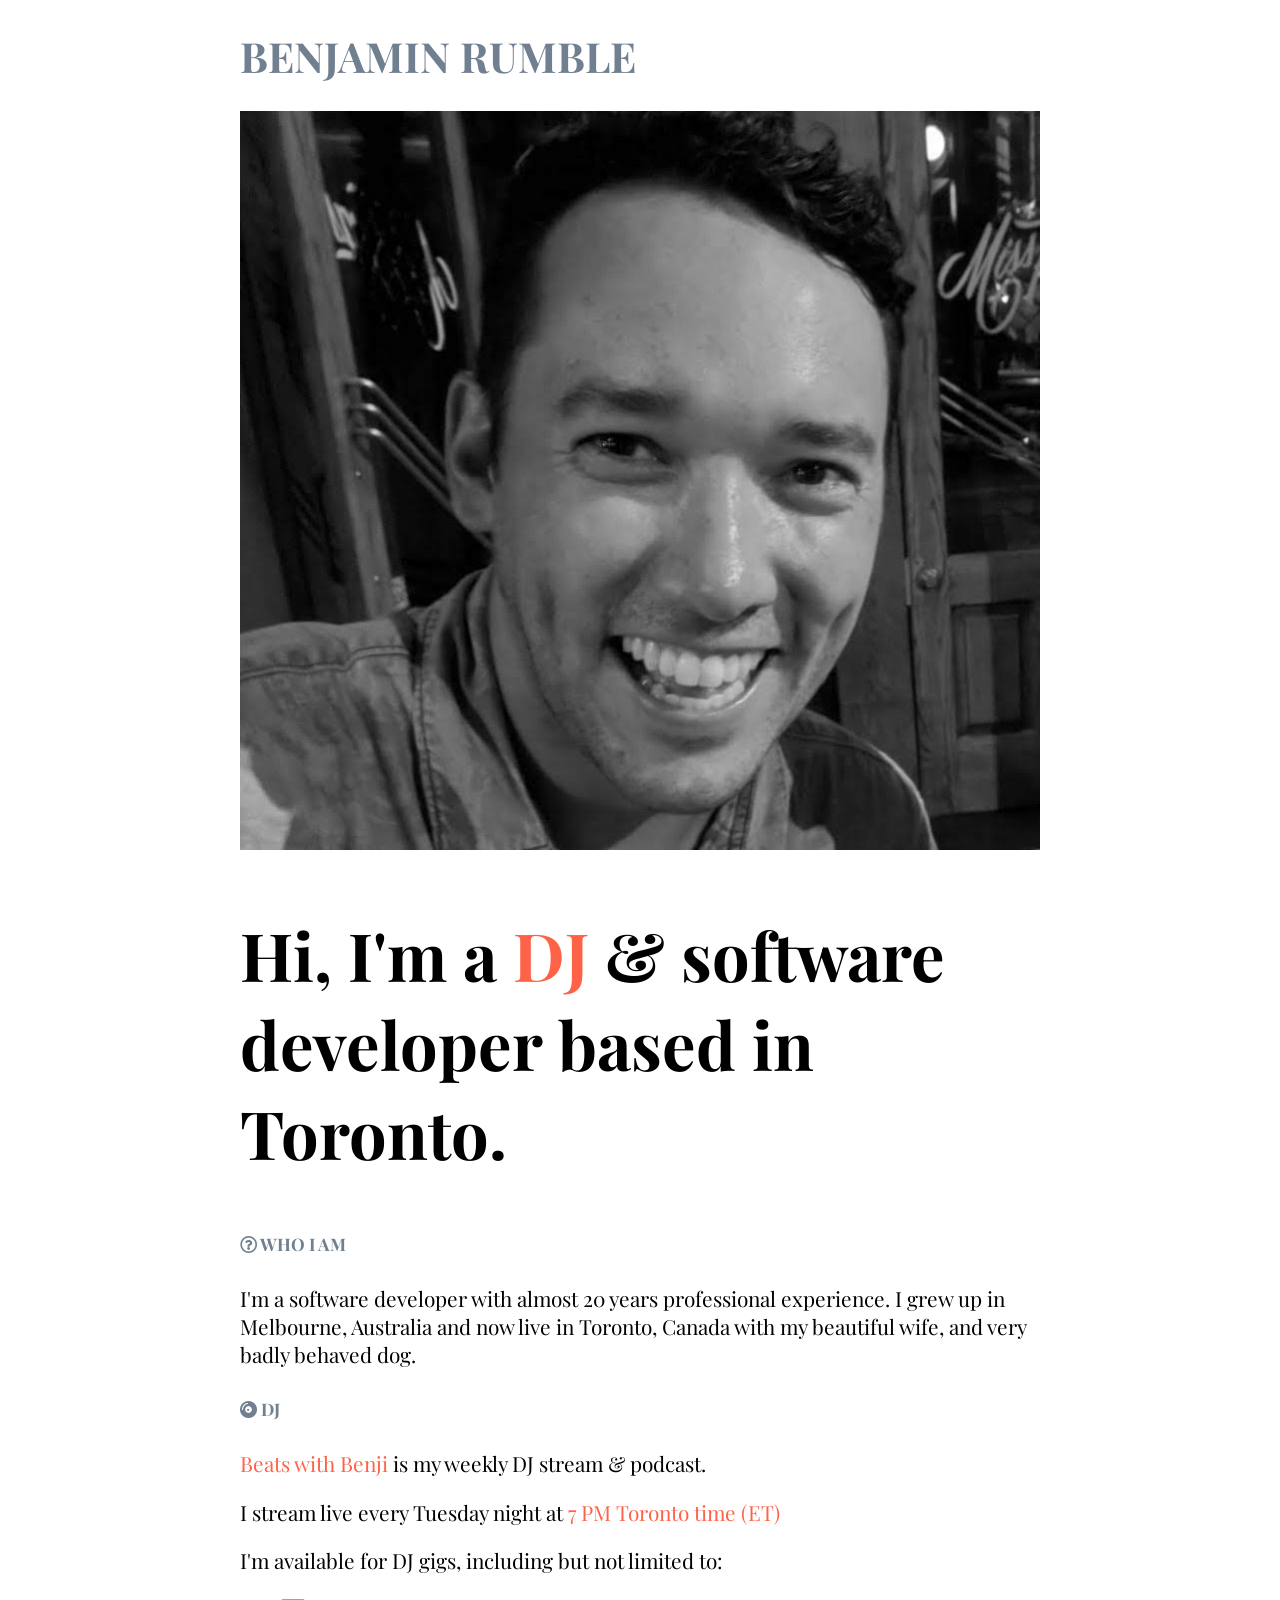
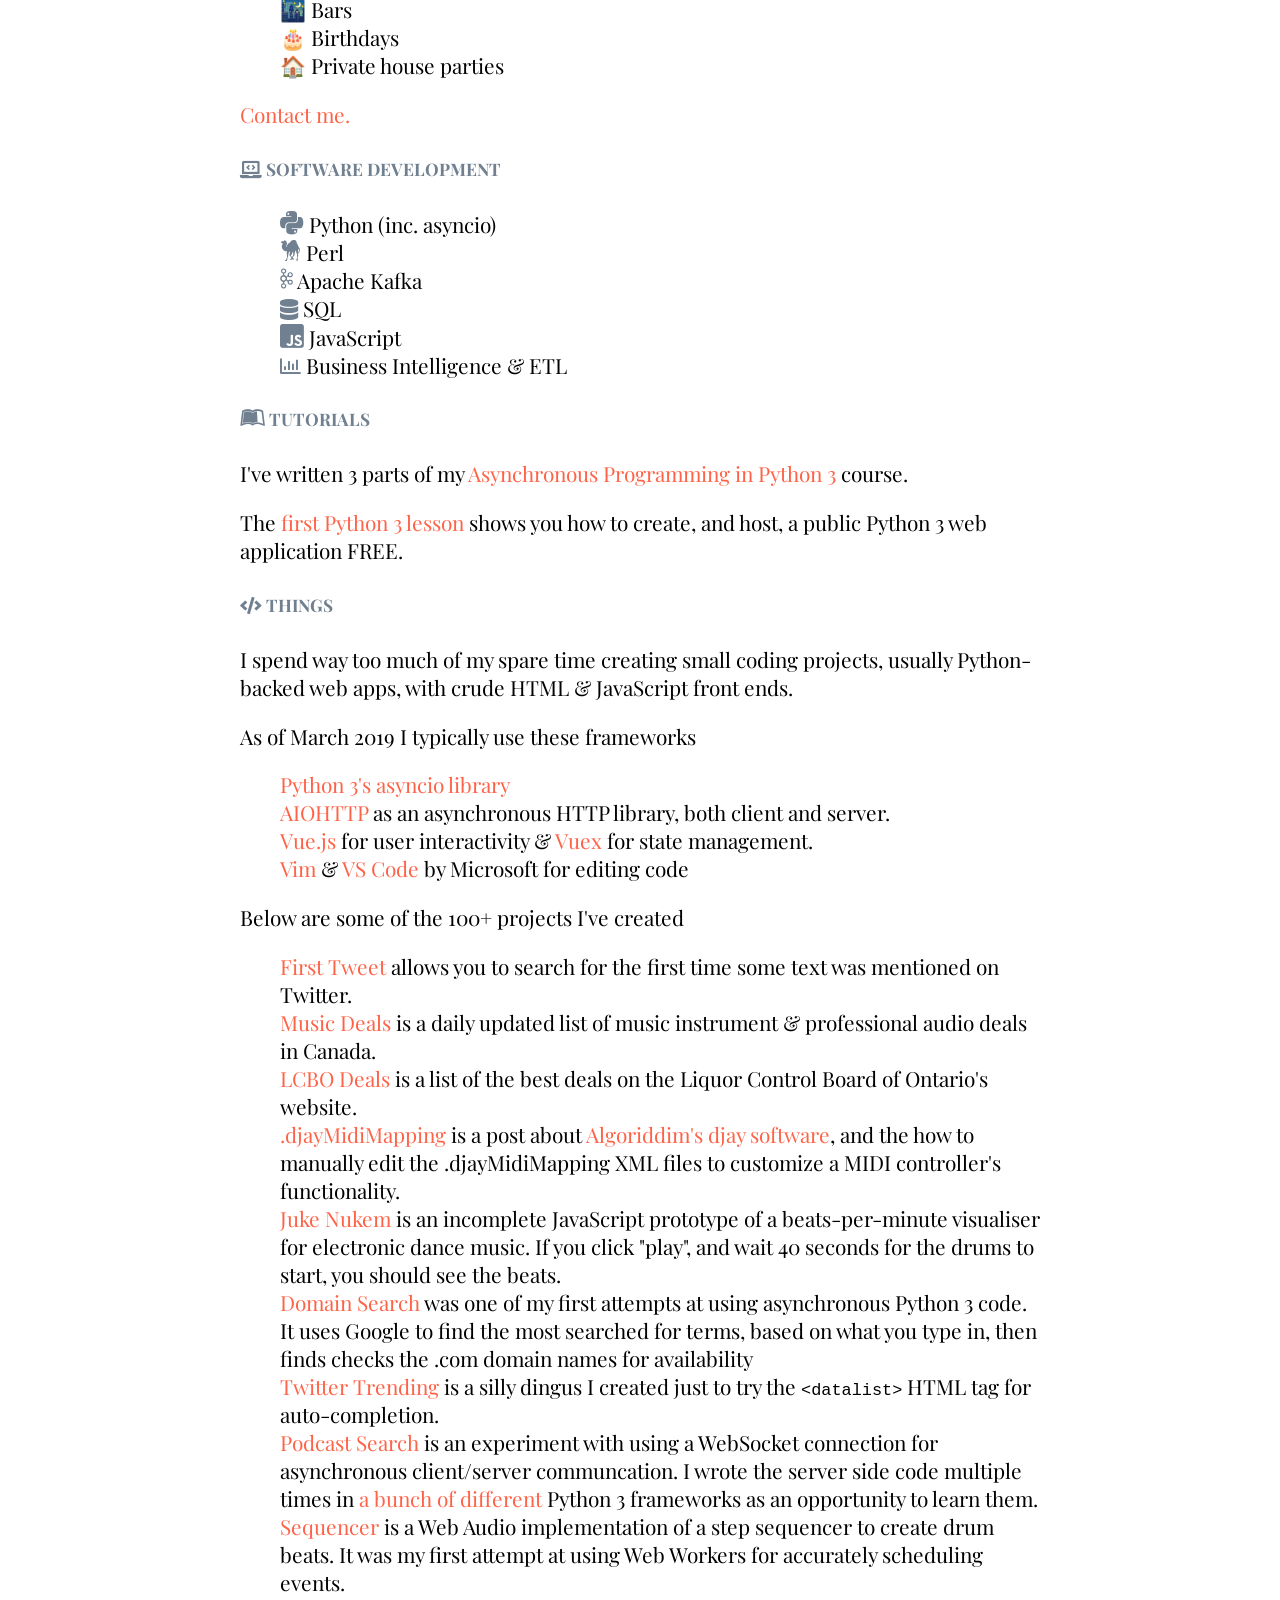
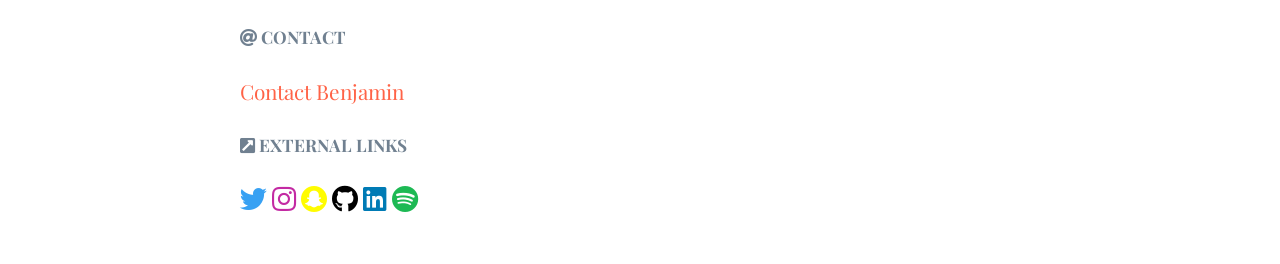
==== index.html @ 6966714c "removing v2 from title" ====
<!DOCTYPE html>
<html>
    <head>
        <title>Benjamin Rumble</title>
        <meta name="viewport" content="width=device-width, initial-scale=1">
        <meta property="og:title" content="Benjamin Rumble" />
        <meta property="og:url" content="https://irumble.com" />
        <meta property="og:type" content="website" />
        <meta property="og:image" content="https://irumble.com/images/benjamin_rumble_bw_01.jpg" />
        <meta charset="utf-8" />
        <link rel="stylesheet" href="https://use.fontawesome.com/releases/v5.7.1/css/all.css" integrity="sha384-fnmOCqbTlWIlj8LyTjo7mOUStjsKC4pOpQbqyi7RrhN7udi9RwhKkMHpvLbHG9Sr" crossorigin="anonymous">
        <link href="https://fonts.googleapis.com/css?family=Playfair+Display" rel="stylesheet">
        <style>
            body {
                font-size: 1.3em;
                font-family: 'Playfair Display', serif;
                margin-bottom: 50px;
            }
            
            #container {
                max-width: 800px;
                margin-left: auto;
                margin-right: auto;
            }

            i {
                color:slategray;
            }

            h1 {
                color:slategray;
            }

            h2 {
                font-size: 3.2em;
            }

            h5 {
                /*font-size: 0.2em;*/
                color:slategray;
            }

            ul {
                list-style-type: none;
            }

            a {
                text-decoration: none;
                color:tomato;
            }

            .fab {
                font-size:1.3em;
            }

            img {
                width:100%;
                height:auto;
            }

            .fa-twitter {
                color: #38A1F3;
            }

            .fa-instagram {
                color: #c32aa3;
            }

            .fa-snapchat {
                color: #fffc00;
            }

            .fa-github {
                color: black;
            }

            .fa-linkedin {
                color: #007bb5;
            }
            .fa-spotify {
                color:#1db954;
            }

            .perl::before {
                content: "\0000a0";
                background: url("images/perl-icon.svg") 148px;
            }

            .icon {
                max-height: 21px;
                color: slategray;
                fill: slategray;
                border-color: slategray;
            }
        </style>
    </head>
    <body>
        <div id="container">
            <h1>BENJAMIN RUMBLE</h1>
            <img src="/images/benjamin_rumble_bw_01.jpg" />
            <h2>Hi, I&apos;m a <a href="https://irumble.com/beatswithbenji/" title="Beats with Benji">DJ</a> &amp; software developer based in Toronto.</h2>
            <h5 id="whoiam"><i class="far fa-question-circle"></i> WHO I AM</h5>
            <p>
                I'm a software developer with almost 20 years professional experience. 
                I grew up in Melbourne, Australia and now live in Toronto, Canada with my beautiful wife, and very badly behaved dog.
            </p>
            <h5 id="dj"><i class="fas fa-compact-disc"></i> DJ</h5>
            <p>
                <a href="https://irumble.com/beatswithbenji/">Beats with Benji</a> is my weekly DJ stream &amp; podcast.
            </p>
            <p> 
                I stream live every Tuesday night at <a href="https://everytimezone.com/#2019-2-11,720,b8jj">7 PM Toronto time (ET)</a>
            </p>
            <p>I'm available for DJ gigs, including but not limited to:</p>
            <ul>
                <li>🌃 Bars</li>
                <li>🎂 Birthdays</li>
                <li>🏠 Private house parties</li>
            </ul>
            <p>
                <a href="/contact">Contact me.</a>
            </p>
            <h5 id="softwaredevelopment"><i class="fas fa-laptop-code"></i> SOFTWARE DEVELOPMENT</h5>
                <ul>
                    <li><i class="fab fa-python"></i> Python (inc. asyncio)</li>
                    <li><object data="images/perl-icon.svg" class="icon"></object> Perl</li>
                    <li><object data="images/Apache_Kafka.svg" class="icon"></object> Apache Kafka</li>
                    <li><i class="fas fa-database"></i> SQL</li>
                    <li><i class="fab fa-js-square"></i> JavaScript</li>
                    <li><i class="far fa-chart-bar"></i> Business Intelligence &amp; ETL</li>
                </ul>
            <h5 id="tutorials"><i class="fab fa-leanpub"></i> TUTORIALS</h5>
                <p>
                    I've written 3 parts of my <a href="/tutorials/python3">Asynchronous Programming in Python 3</a> course.
                </p>
                <p>
                    The <a href="/tutorials/python3">first Python 3 lesson</a> shows you how to create, and host, a public Python 3 web application FREE. 
                </p>

                <h5 id="things"><i class="fas fa-code"></i> THINGS</h5>
                <p>I spend way too much of my spare time creating small coding projects, usually Python-backed web apps, with crude HTML &amp; JavaScript front ends.</p>
                <p>As of March 2019 I typically use these frameworks</p>
                <ul>
                    <li>
                        <a href="https://asyncio.readthedocs.io">Python 3's  asyncio library</a>
                    </li>
                    <li>
                        <a href="https://aiohttp.readthedocs.io/">AIOHTTP</a> as an asynchronous HTTP library, both client and server.
                    </li>
                    <li>
                        <a href="https://vuejs.org/">Vue.js</a> for user interactivity &amp; <a href="https://vuex.vuejs.org/">Vuex</a> for state management.  
                    </li>
                    <li>
                        <a href="https://www.vim.org/">Vim</a> &amp; <a href="https://code.visualstudio.com/">VS Code</a> by Microsoft for editing code
                    </li>
                </ul>

                <p>Below are some of the 100+ projects I've created</p>
                <ul>
                    <li>
                        <a href="/firsttweet/">First Tweet</a> allows you to search for the first time some text was mentioned on Twitter.
                    </li>
                    <li>
                        <a href="/deals/music">Music Deals</a> is a daily updated list of music instrument &amp; professional audio deals in Canada.
                    </li>
                    
                    <li>
                        <a href="https://www.lcbodeals.com">LCBO Deals</a> is a list of the best deals on the Liquor Control Board of Ontario&apos;s website.
                    </li>
                    <li>
                        <a href="/djaymidimapping/">.djayMidiMapping</a> is a post about <a href="https://www.algoriddim.com/">Algoriddim's djay software</a>, and the how to manually edit the .djayMidiMapping XML files to customize a MIDI controller&apos;s functionality.
                    </li>
                    <li>
                        <a href="/jukenukem/v2/">Juke Nukem</a> is an incomplete JavaScript prototype of a beats-per-minute visualiser for electronic dance music. 
                        If you click "play", and wait 40 seconds for the drums to start, you should see the beats.
                    </li>
                    <li>
                        <a href="/domains">Domain Search</a> was one of my first attempts at using asynchronous Python 3 code. It uses Google to find the most searched 
                        for terms, based on what you type in, then finds checks the .com domain names for availability
                    </li>
                    <li>
                        <a href="/adhoc/autocomplete.html">Twitter Trending</a> is a silly dingus I created just to try the <code>&lt;datalist&gt;</code> 
                        HTML tag for auto-completion.
                    </li>
                    <li>
                        <a href="/podcasts">Podcast Search</a> is an experiment with using a WebSocket connection for asynchronous client/server communcation. 
                        I wrote the server side code multiple times in 
                        <a target="_blank" href="https://www.tornadoweb.org">a</a>
                        <a target="_blank" href="https://sanicframework.org/">bunch</a>
                        <a target="_blank" href="https://gitlab.com/pgjones/quart">of</a> 
                        <a target="_blank" href="https://docs.aiohttp.org">different</a>
                        Python 3 frameworks as an opportunity to learn them.
                    </li>
                    <li>
                        <a href="/sequencer">Sequencer</a> is a Web Audio implementation of a step sequencer to create drum beats. It was my first attempt at 
                        using Web Workers for accurately scheduling events.
                    </li>
                </ul>
            <h5 id="contact">
                <i class="fas fa-at"></i> CONTACT
            </h5>
            <p>
                <a href="/contact">Contact Benjamin</a>
            </p>
            <h5><i class="fas fa-external-link-square-alt"></i> EXTERNAL LINKS</h5>
            <p>
                <a target="_blank" href="https://twitter.com/therumbler"><i class="fab fa-twitter"></i></a>
                <a target="_blank" href="https://instagram.com/therumbler"><i class="fab fa-instagram"></i></a>
                <a target="_blank" href="https://www.snapchat.com/add/benjaminrumble"><i class="fab fa-snapchat"></i></a>
                <a target="_blank" href="https://github.com/therumbler"><i class="fab fa-github"></i></a>
                <a target="_blank" href="https://linkedin.com/in/benjaminrumble"><i class="fab fa-linkedin"></i></a>
                <a target="_blank" href="https://open.spotify.com/user/therumbler"><i class="fab fa-spotify"></i></a>
            </p>
        </div>
        <script>
            (function(i,s,o,g,r,a,m){i['GoogleAnalyticsObject']=r;i[r]=i[r]||function(){
            (i[r].q=i[r].q||[]).push(arguments)},i[r].l=1*new Date();a=s.createElement(o),
            m=s.getElementsByTagName(o)[0];a.async=1;a.src=g;m.parentNode.insertBefore(a,m)
            })(window,document,'script','https://www.google-analytics.com/analytics.js','ga');
            ga('create', 'UA-30404092-1', 'auto');
            ga('send', 'pageview');    
        </script>
    </body>
</html>
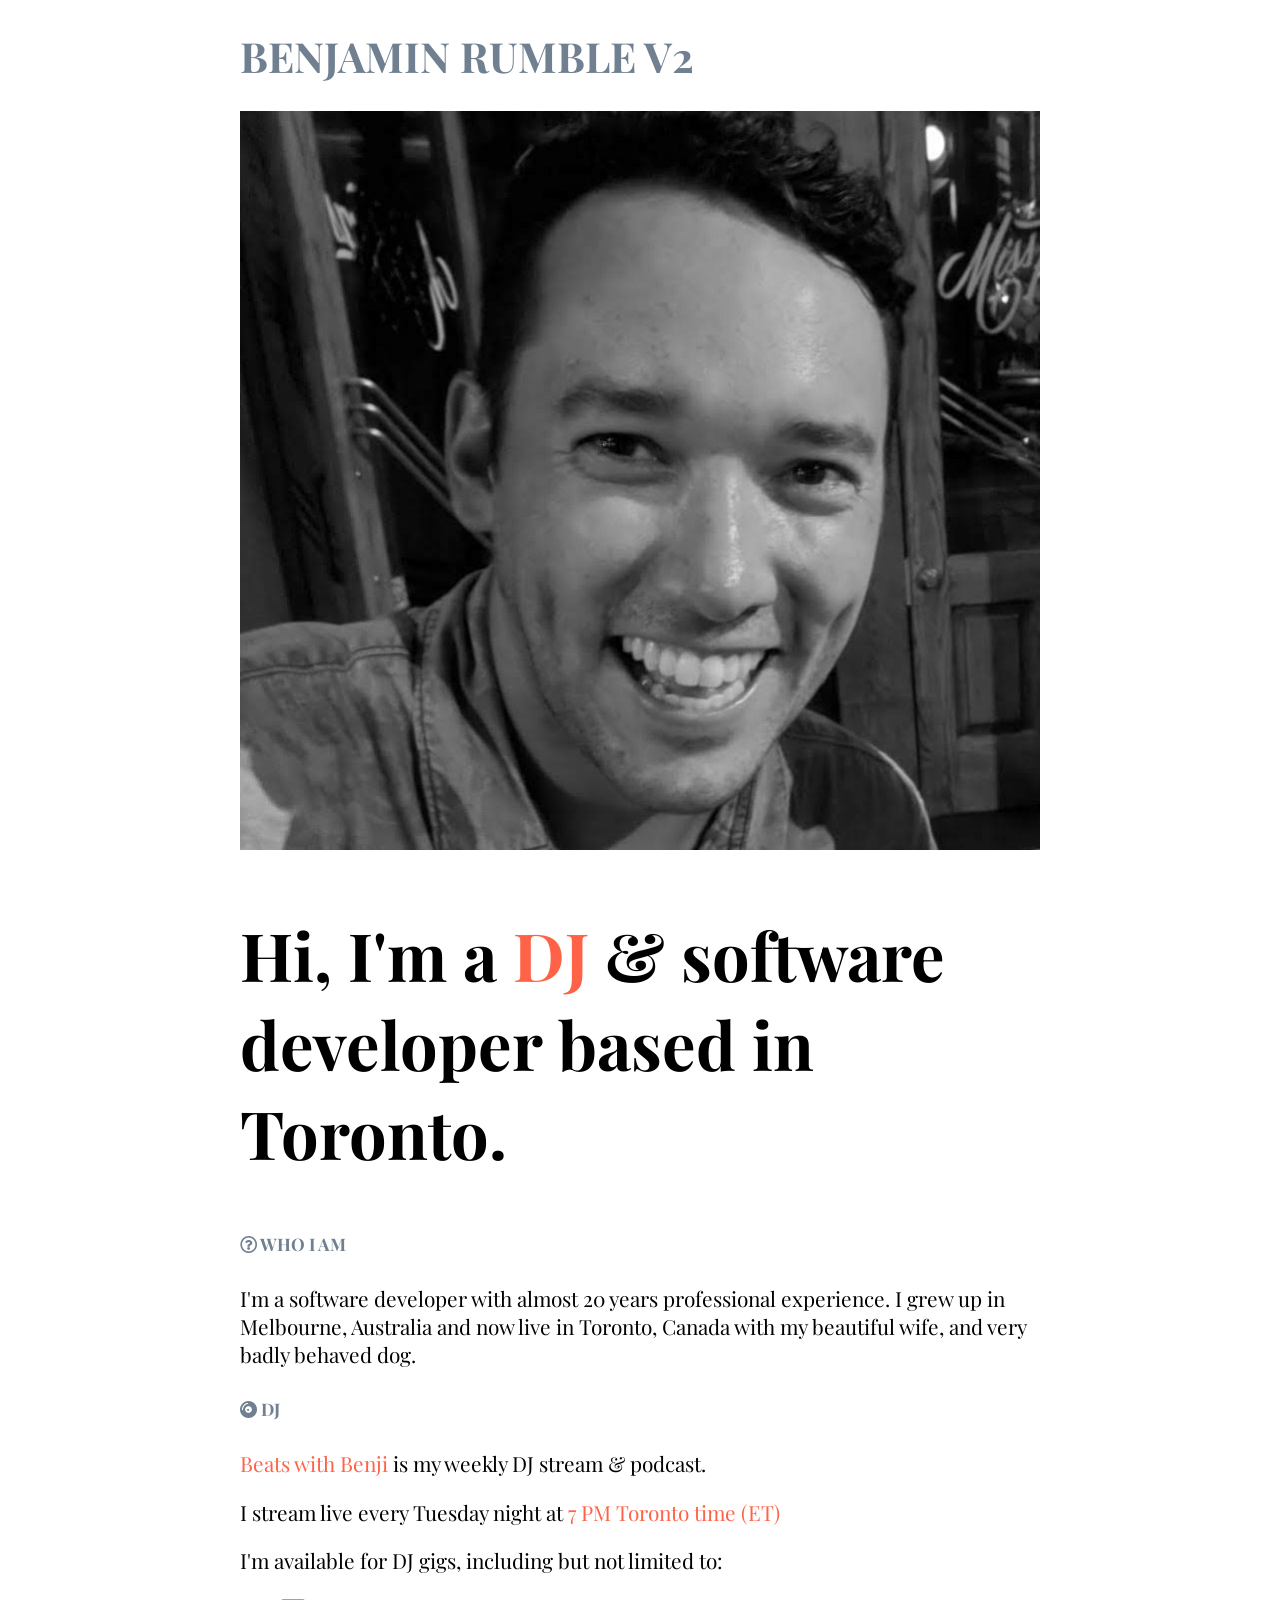
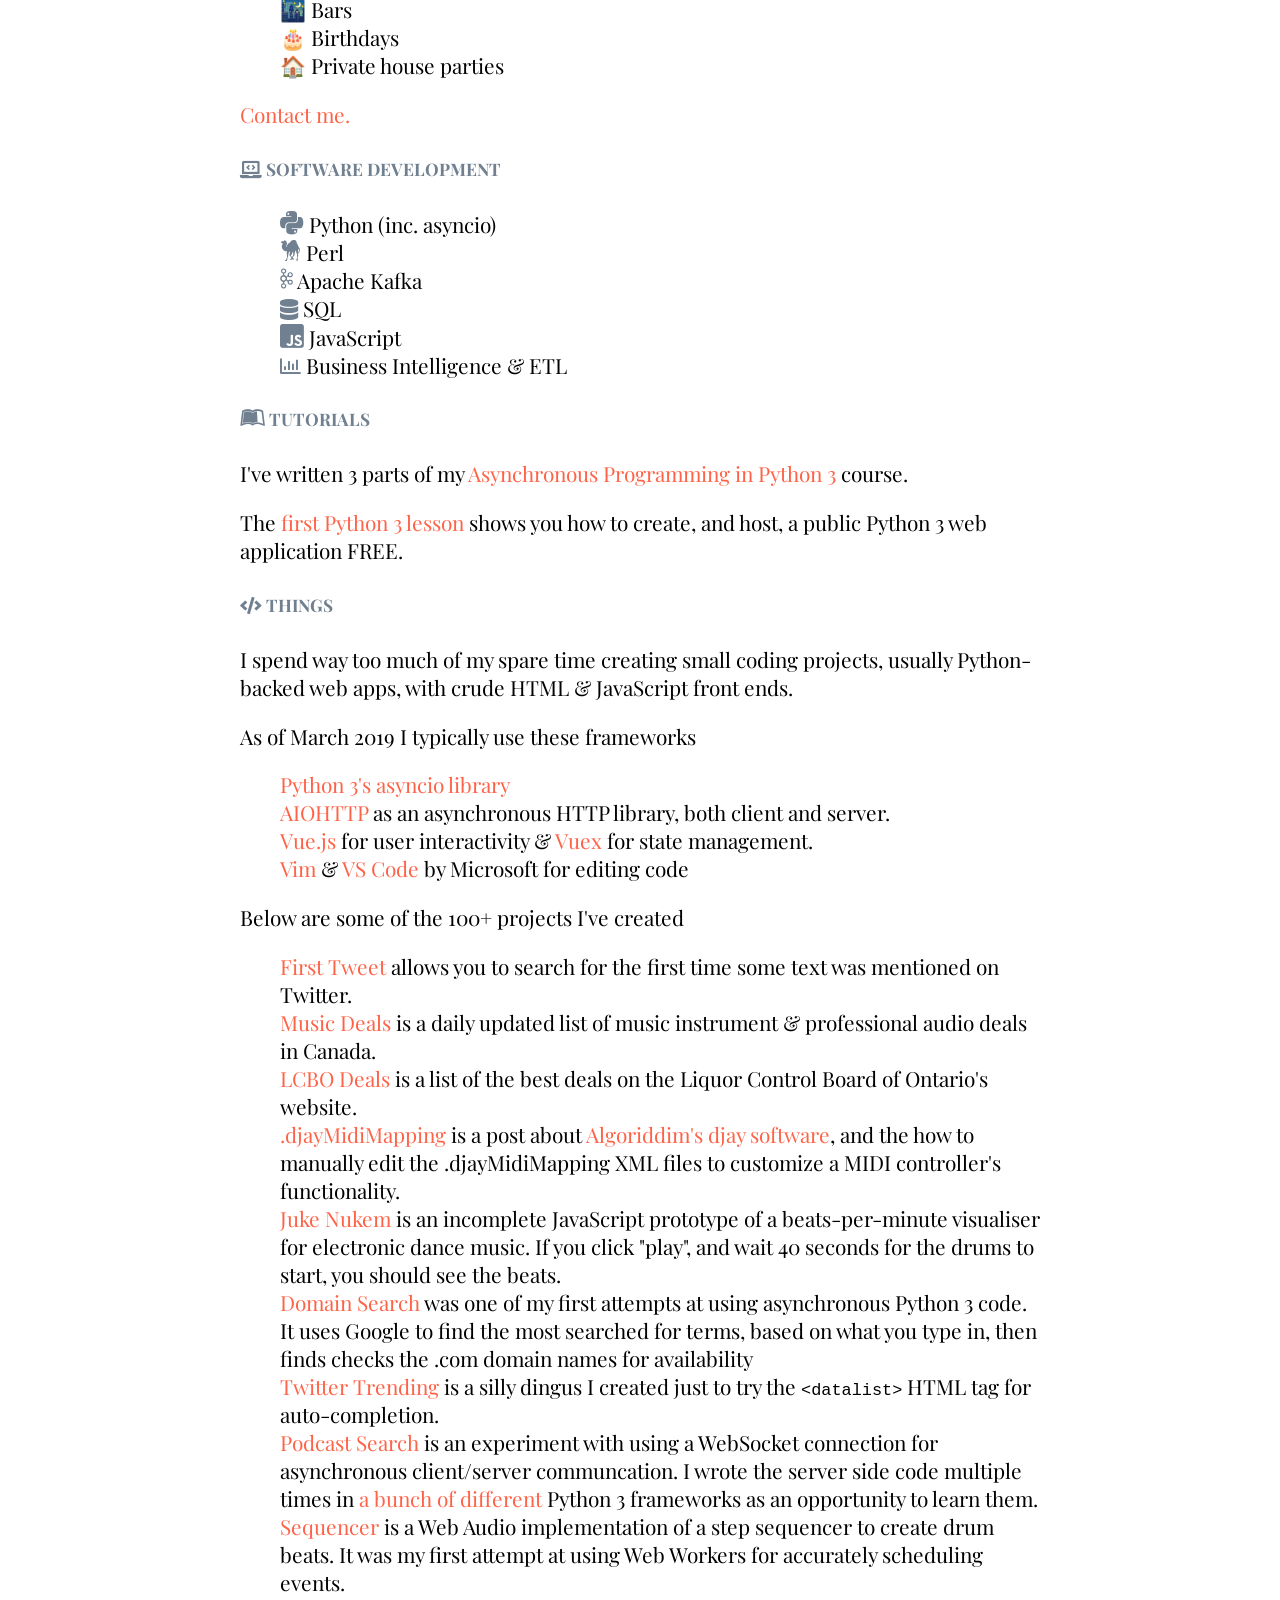
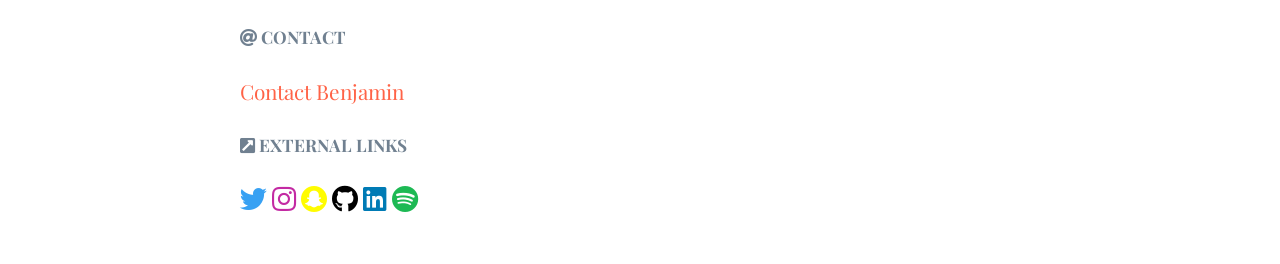
==== commit 65f12072: "V2" ====
--- a/index.html
+++ b/index.html
@@ -96,7 +96,7 @@
     </head>
     <body>
         <div id="container">
-            <h1>BENJAMIN RUMBLE</h1>
+            <h1>BENJAMIN RUMBLE V2</h1>
             <img src="/images/benjamin_rumble_bw_01.jpg" />
             <h2>Hi, I&apos;m a <a href="https://irumble.com/beatswithbenji/" title="Beats with Benji">DJ</a> &amp; software developer based in Toronto.</h2>
             <h5 id="whoiam"><i class="far fa-question-circle"></i> WHO I AM</h5>
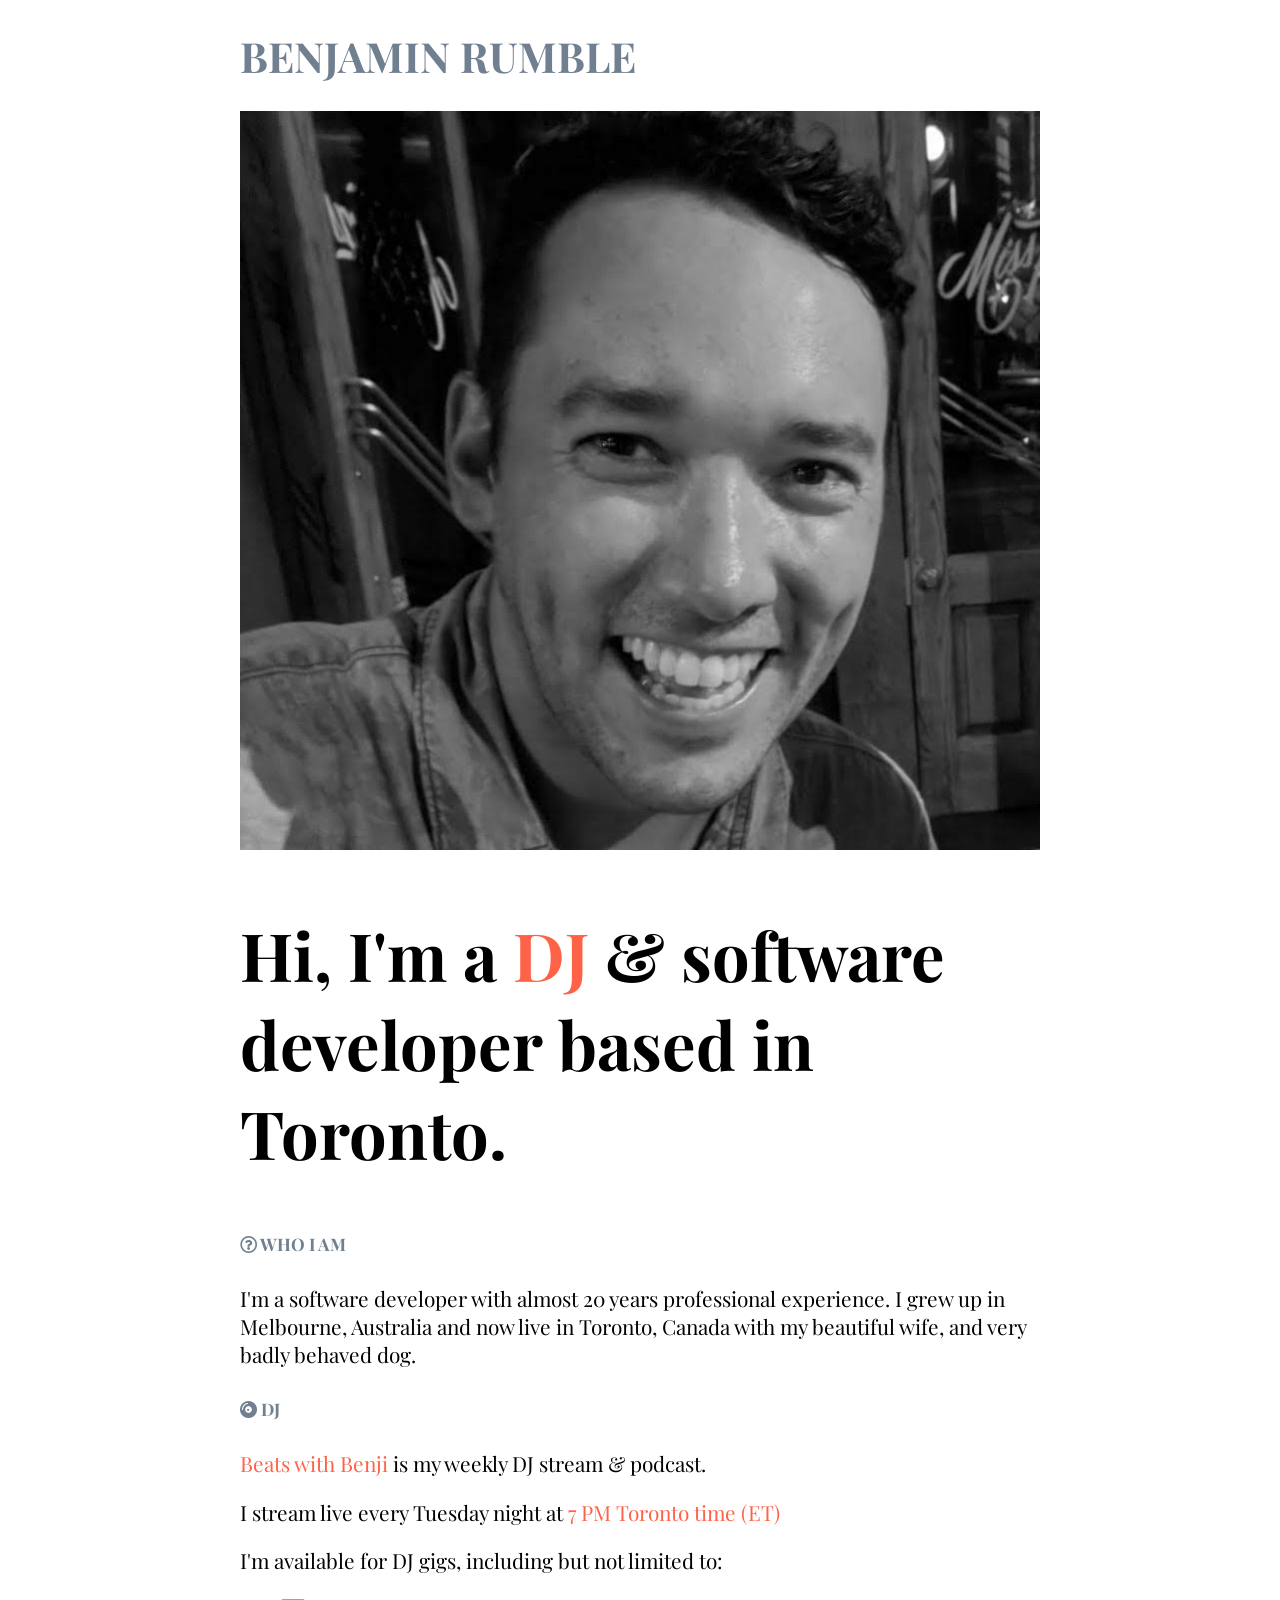
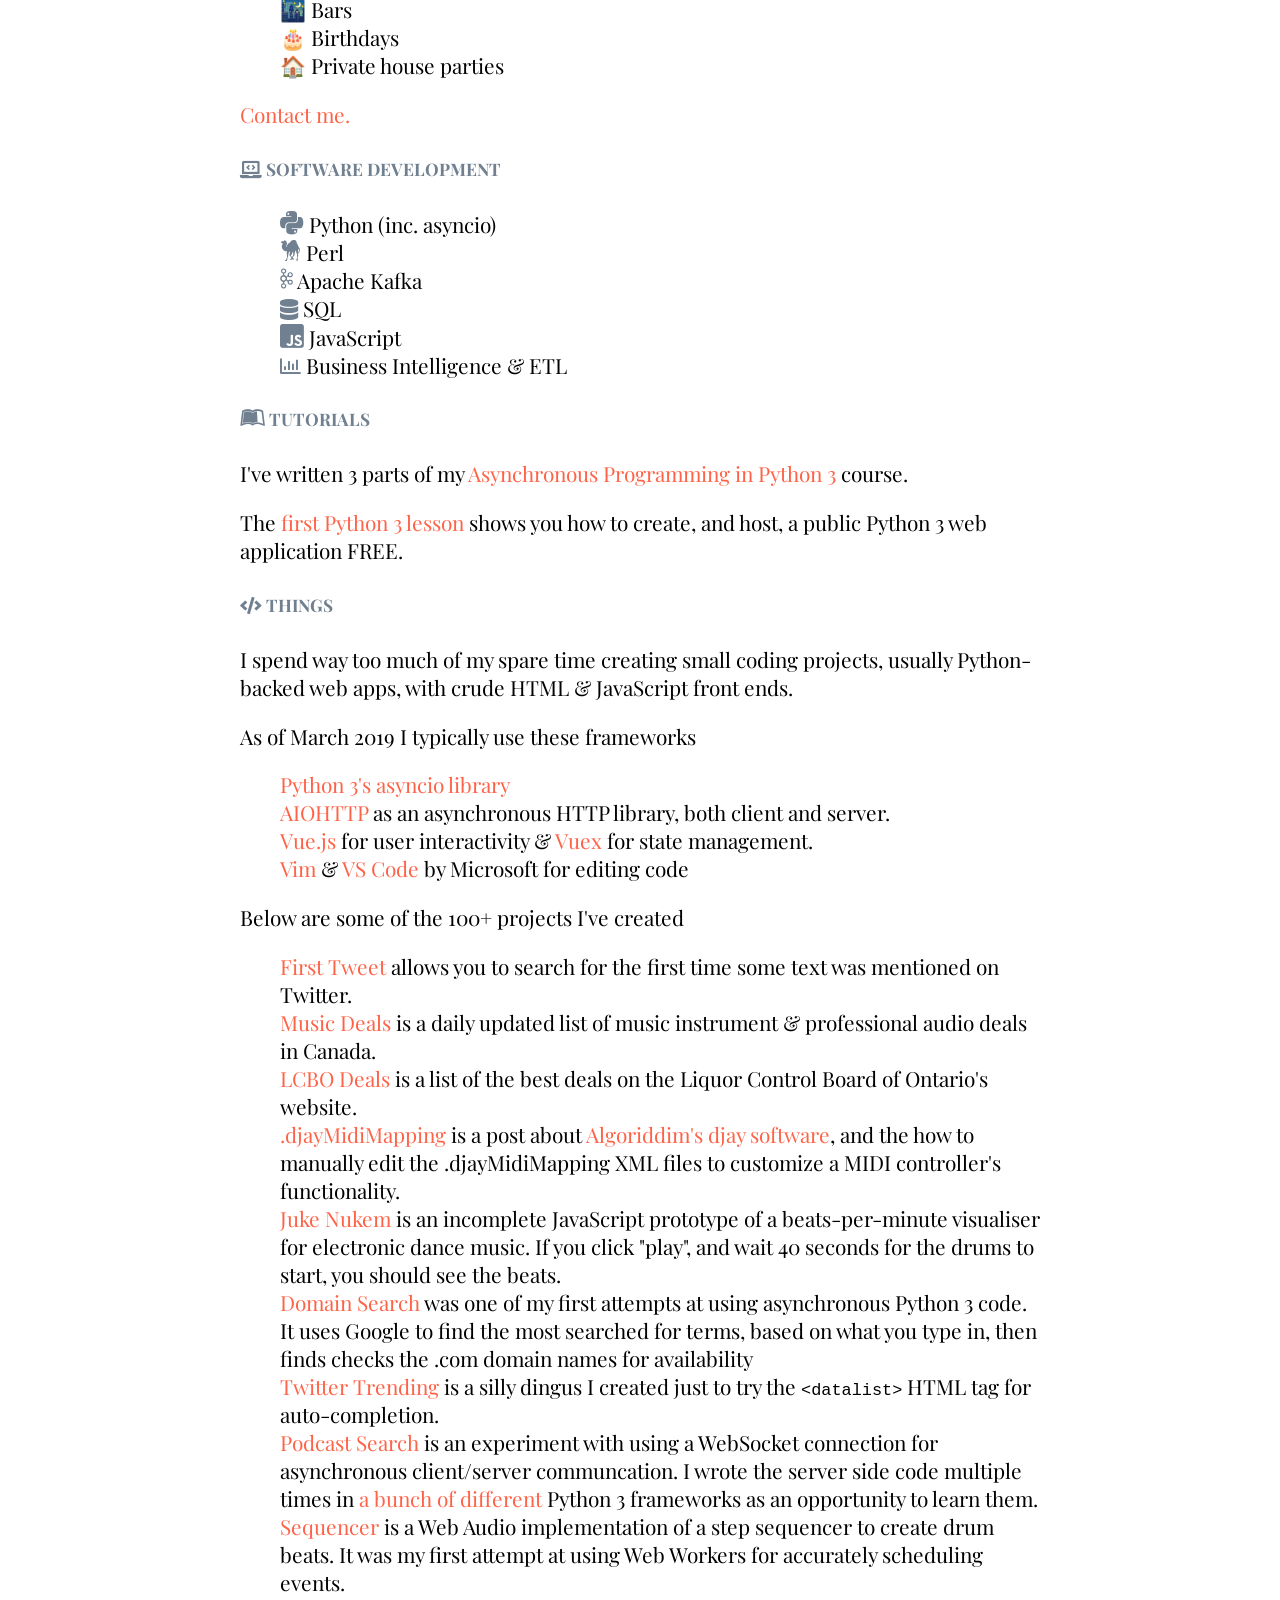
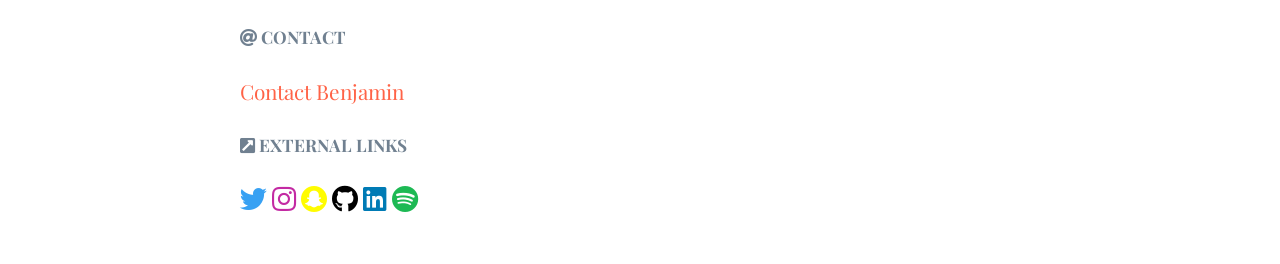
==== commit 09503fdf: "no v2" ====
--- a/index.html
+++ b/index.html
@@ -96,7 +96,7 @@
     </head>
     <body>
         <div id="container">
-            <h1>BENJAMIN RUMBLE V2</h1>
+            <h1>BENJAMIN RUMBLE</h1>
             <img src="/images/benjamin_rumble_bw_01.jpg" />
             <h2>Hi, I&apos;m a <a href="https://irumble.com/beatswithbenji/" title="Beats with Benji">DJ</a> &amp; software developer based in Toronto.</h2>
             <h5 id="whoiam"><i class="far fa-question-circle"></i> WHO I AM</h5>
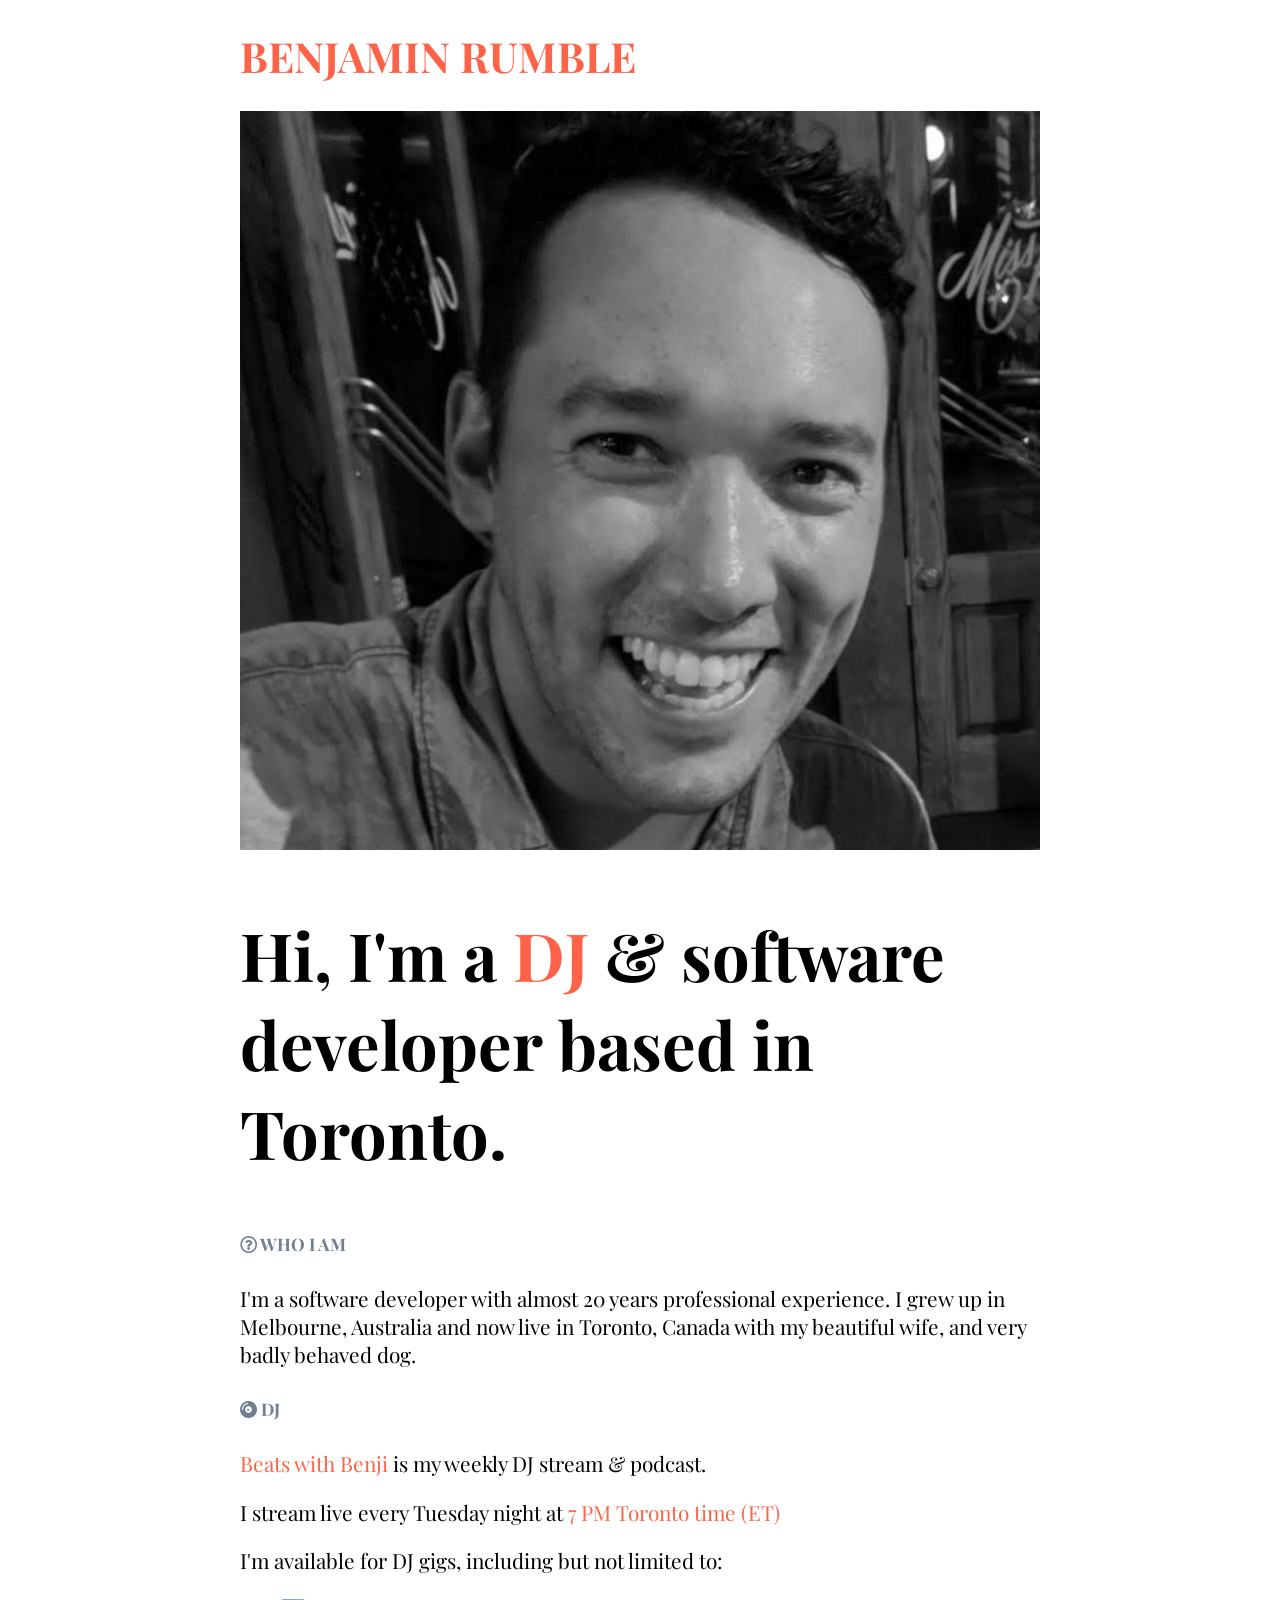
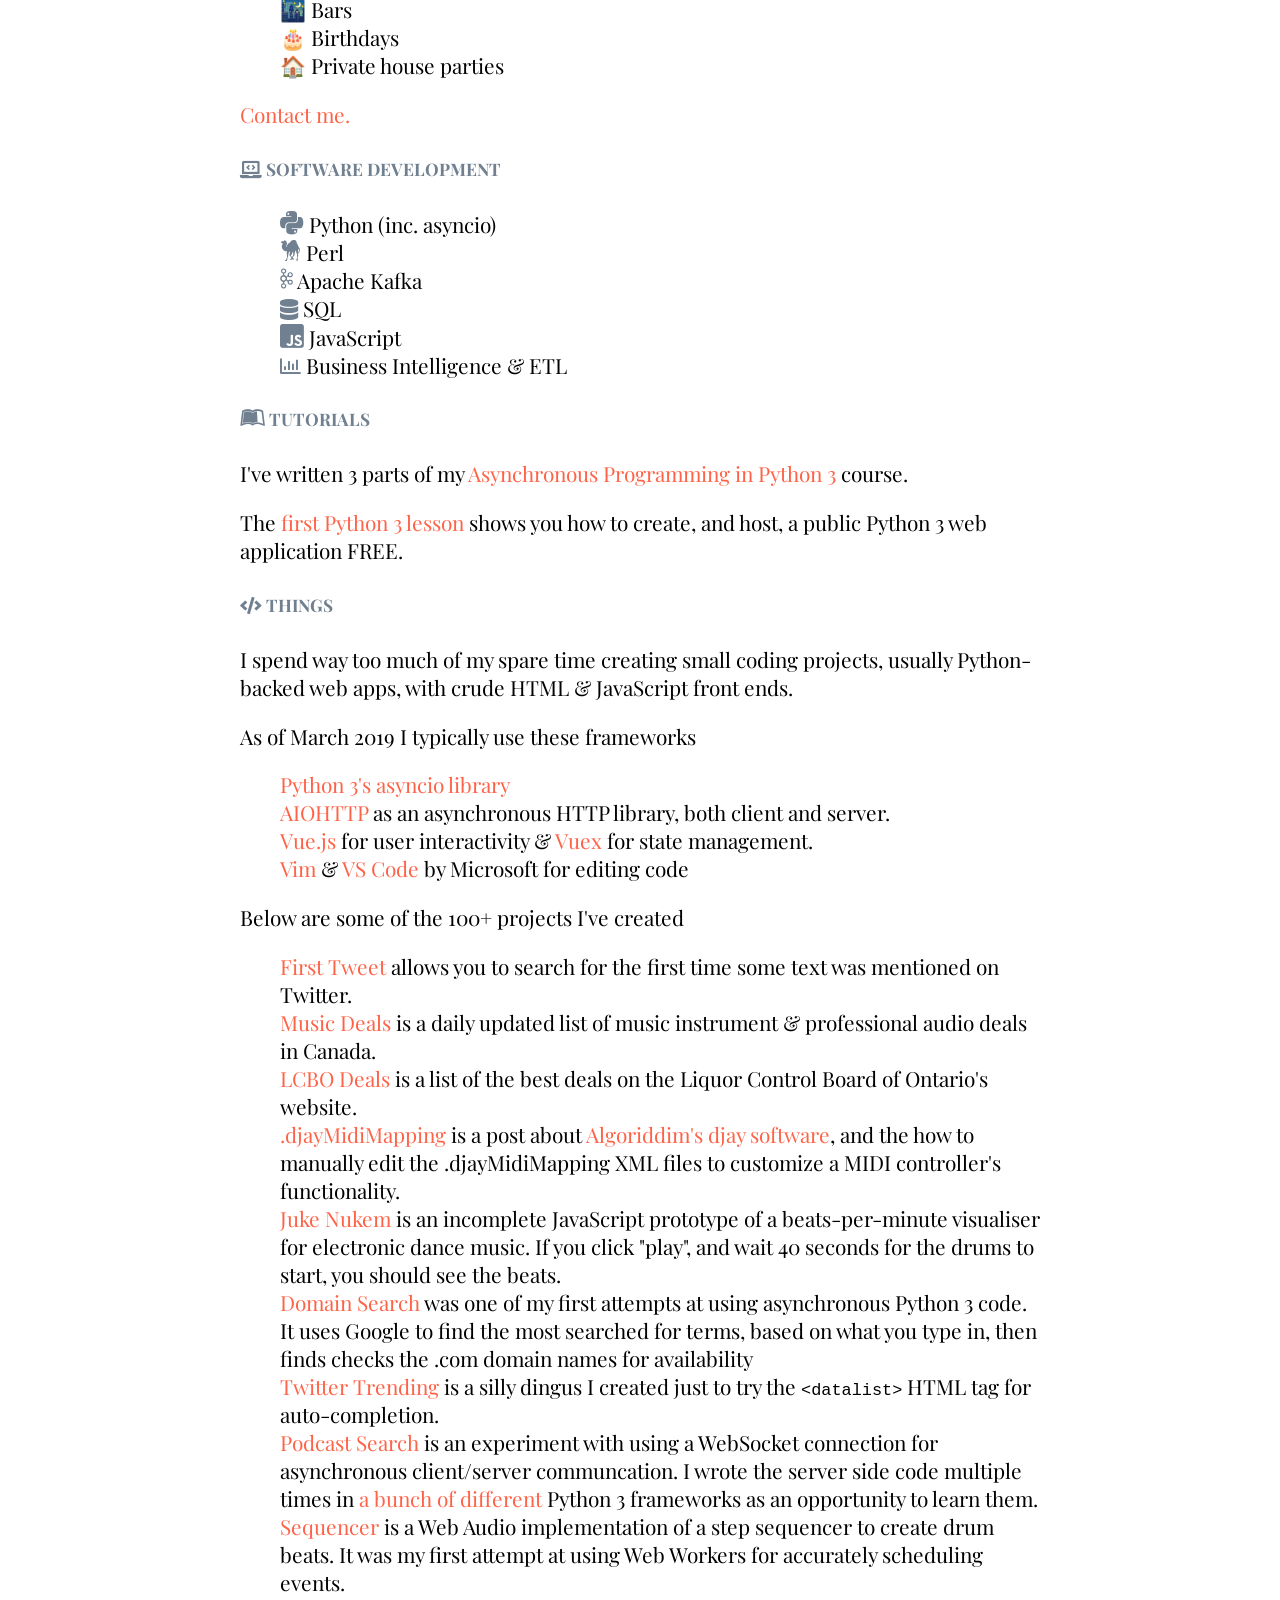
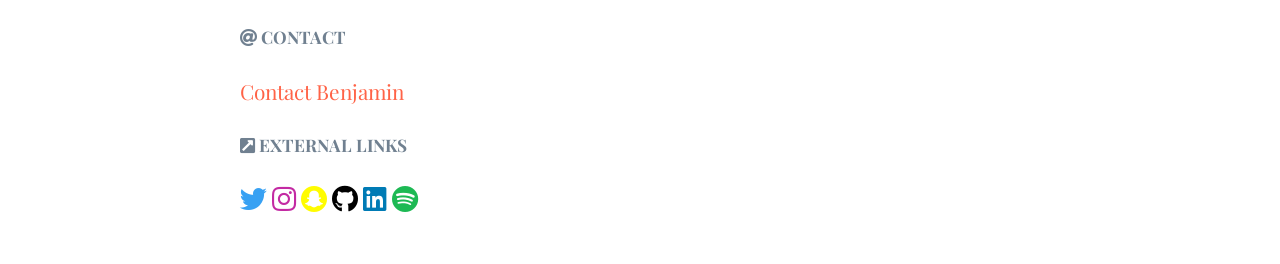
==== commit d2a58252: "adding some microformats data" ====
--- a/index.html
+++ b/index.html
@@ -6,6 +6,7 @@
         <meta property="og:title" content="Benjamin Rumble" />
         <meta property="og:url" content="https://irumble.com" />
         <meta property="og:type" content="website" />
+        <meta property="og:description" content="The web page for Benjamin Rumble, DJ &amp; software developer." />
         <meta property="og:image" content="https://irumble.com/images/benjamin_rumble_bw_01.jpg" />
         <meta charset="utf-8" />
         <link rel="stylesheet" href="https://use.fontawesome.com/releases/v5.7.1/css/all.css" integrity="sha384-fnmOCqbTlWIlj8LyTjo7mOUStjsKC4pOpQbqyi7RrhN7udi9RwhKkMHpvLbHG9Sr" crossorigin="anonymous">
@@ -96,14 +97,16 @@
     </head>
     <body>
         <div id="container">
-            <h1>BENJAMIN RUMBLE</h1>
-            <img src="/images/benjamin_rumble_bw_01.jpg" />
-            <h2>Hi, I&apos;m a <a href="https://irumble.com/beatswithbenji/" title="Beats with Benji">DJ</a> &amp; software developer based in Toronto.</h2>
-            <h5 id="whoiam"><i class="far fa-question-circle"></i> WHO I AM</h5>
-            <p>
-                I'm a software developer with almost 20 years professional experience. 
-                I grew up in Melbourne, Australia and now live in Toronto, Canada with my beautiful wife, and very badly behaved dog.
-            </p>
+            <header class="h-card">
+                <h1><a class="p-name p-url" href="https://irumble.com">BENJAMIN RUMBLE</a></h1>
+                <img class="p-photo" alt="Photo of Benjamin Rumble" src="/images/benjamin_rumble_bw_01.jpg" />
+                <h2>Hi, I&apos;m a <a href="https://irumble.com/beatswithbenji/" title="Beats with Benji">DJ</a> &amp; software developer based in Toronto.</h2>
+                <h5 id="whoiam"><i class="far fa-question-circle"></i> WHO I AM</h5>
+                <p>
+                    I'm a software developer with almost 20 years professional experience. 
+                    I grew up in Melbourne, Australia and now live in <span class="p-locality">Toronto</span>, <span class="p-country-name">Canada</span> with my beautiful wife, and very badly behaved dog.
+                </p>
+            </header>
             <h5 id="dj"><i class="fas fa-compact-disc"></i> DJ</h5>
             <p>
                 <a href="https://irumble.com/beatswithbenji/">Beats with Benji</a> is my weekly DJ stream &amp; podcast.
@@ -204,10 +207,10 @@
             </p>
             <h5><i class="fas fa-external-link-square-alt"></i> EXTERNAL LINKS</h5>
             <p>
-                <a target="_blank" href="https://twitter.com/therumbler"><i class="fab fa-twitter"></i></a>
-                <a target="_blank" href="https://instagram.com/therumbler"><i class="fab fa-instagram"></i></a>
+                <a target="_blank" rel="me" href="https://twitter.com/therumbler"><i class="fab fa-twitter"></i></a>
+                <a target="_blank" rel="me" href="https://instagram.com/therumbler"><i class="fab fa-instagram"></i></a>
                 <a target="_blank" href="https://www.snapchat.com/add/benjaminrumble"><i class="fab fa-snapchat"></i></a>
-                <a target="_blank" href="https://github.com/therumbler"><i class="fab fa-github"></i></a>
+                <a target="_blank" rel="me" rel="me" href="https://github.com/therumbler"><i class="fab fa-github"></i></a>
                 <a target="_blank" href="https://linkedin.com/in/benjaminrumble"><i class="fab fa-linkedin"></i></a>
                 <a target="_blank" href="https://open.spotify.com/user/therumbler"><i class="fab fa-spotify"></i></a>
             </p>
